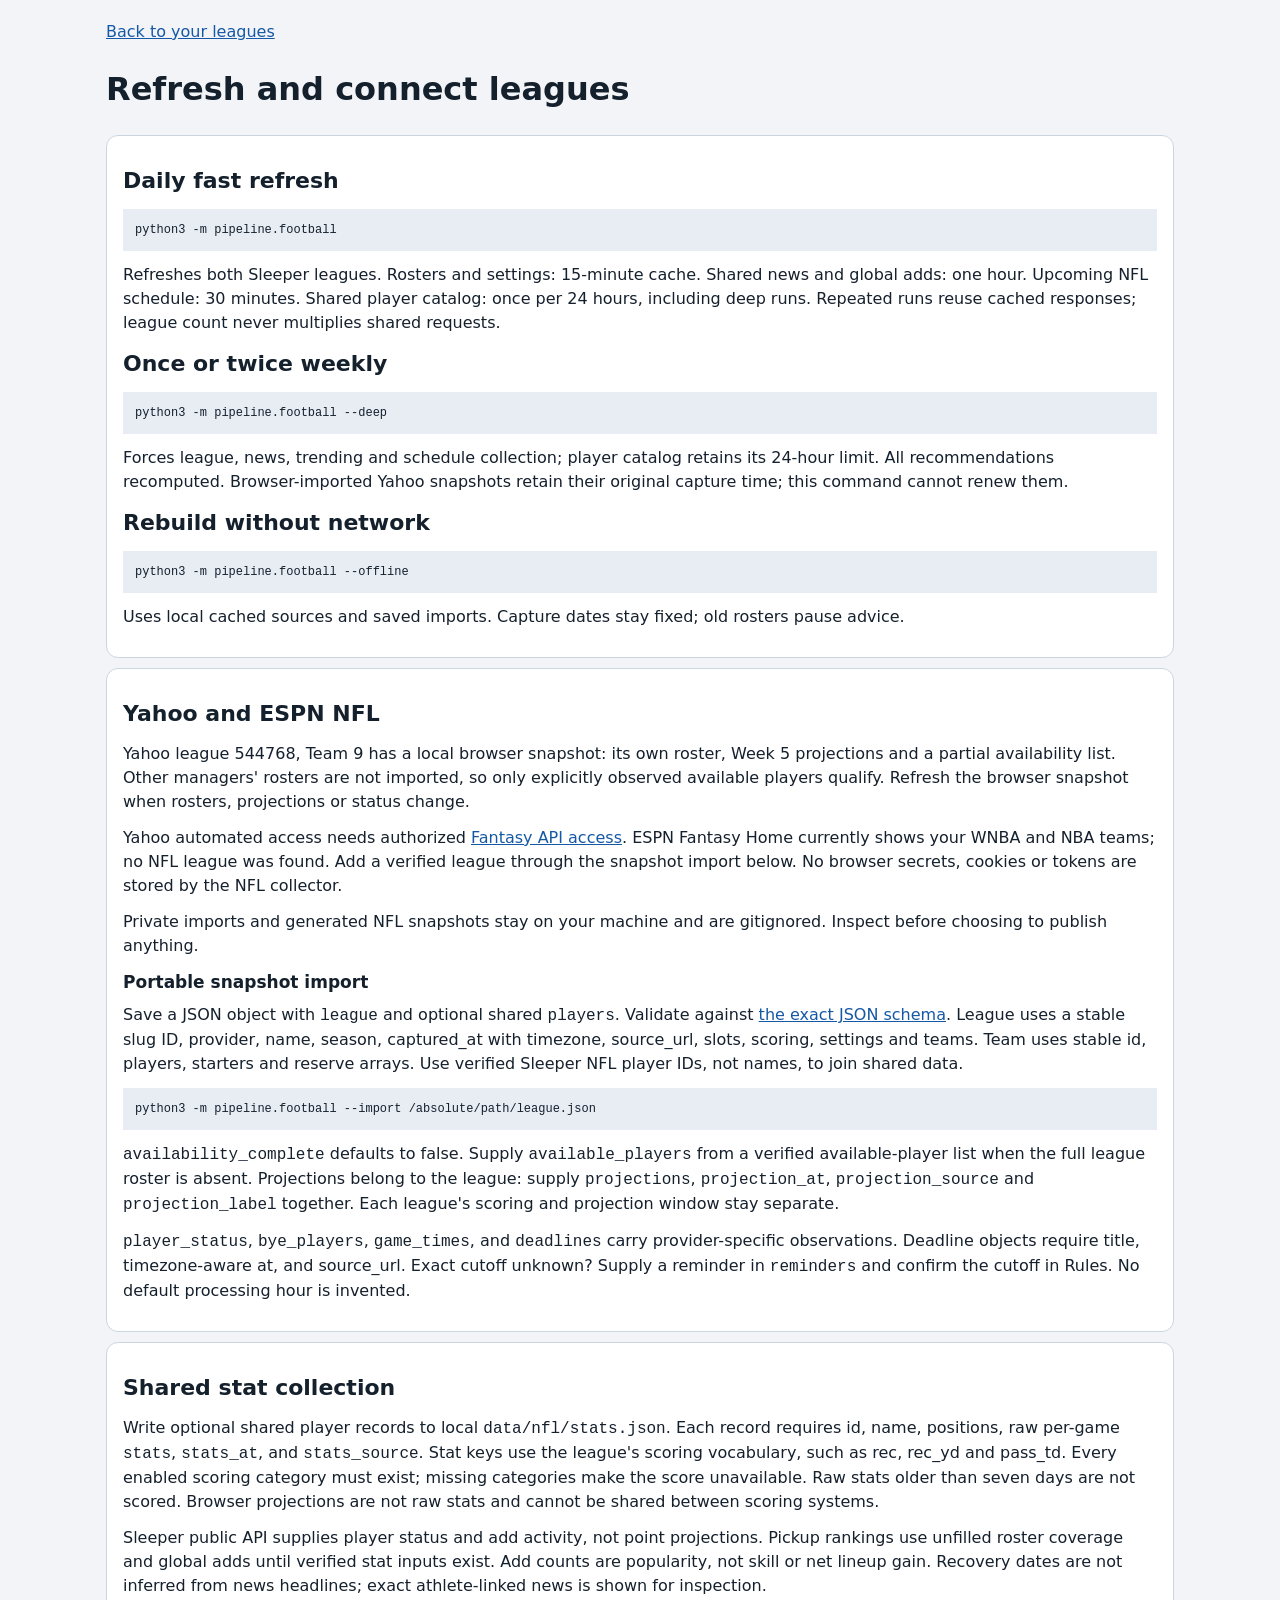
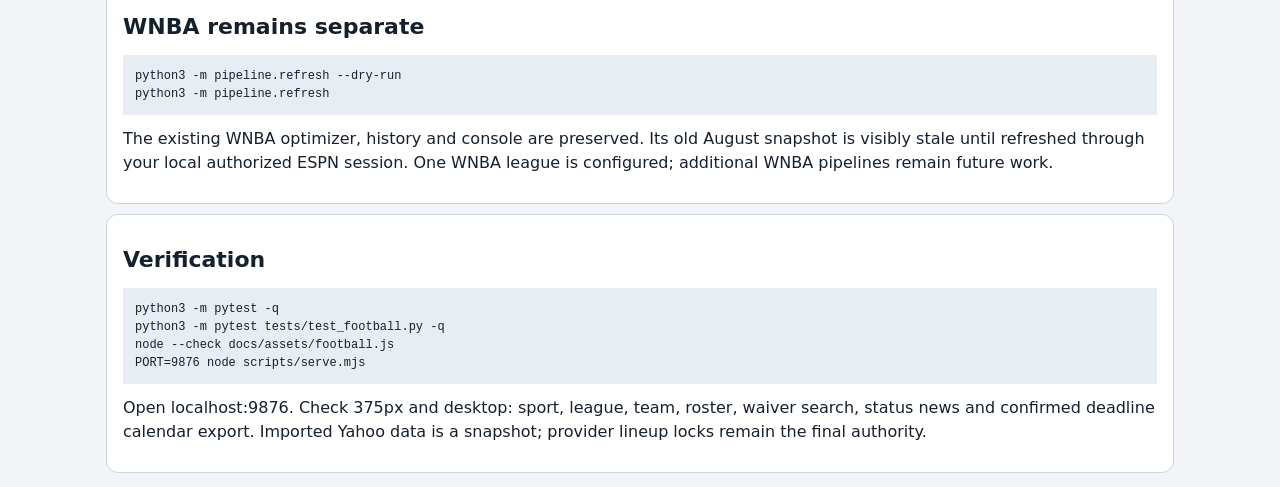
==== docs/nfl-refresh.html @ ebfa0244 "feat: add multi-league NFL dashboard alongside WNBA" ====
<!doctype html><html lang="en"><head><meta charset="utf-8"><meta name="viewport" content="width=device-width,initial-scale=1"><title>FantasyGM · NFL refresh</title><link rel="stylesheet" href="assets/football.css"></head><body><main><p><a href="index.html">Back to your leagues</a></p><h1>Refresh and connect leagues</h1><article class="card"><h2>Daily fast refresh</h2><pre>python3 -m pipeline.football</pre><p>Refreshes both Sleeper leagues. Rosters and settings: 15-minute cache. Shared news and global adds: one hour. Upcoming NFL schedule: 30 minutes. Shared player catalog: once per 24 hours, including deep runs. Repeated runs reuse cached responses; league count never multiplies shared requests.</p><h2>Once or twice weekly</h2><pre>python3 -m pipeline.football --deep</pre><p>Forces league, news, trending and schedule collection; player catalog retains its 24-hour limit. All recommendations recomputed. Browser-imported Yahoo snapshots retain their original capture time; this command cannot renew them.</p><h2>Rebuild without network</h2><pre>python3 -m pipeline.football --offline</pre><p>Uses local cached sources and saved imports. Capture dates stay fixed; old rosters pause advice.</p></article><article class="card"><h2>Yahoo and ESPN NFL</h2><p>Yahoo league 544768, Team 9 has a local browser snapshot: its own roster, Week 5 projections and a partial availability list. Other managers' rosters are not imported, so only explicitly observed available players qualify. Refresh the browser snapshot when rosters, projections or status change.</p><p>Yahoo automated access needs authorized <a href="https://sports.yahoo.com/developer/docs/">Fantasy API access</a>. ESPN Fantasy Home currently shows your WNBA and NBA teams; no NFL league was found. Add a verified league through the snapshot import below. No browser secrets, cookies or tokens are stored by the NFL collector.</p><p>Private imports and generated NFL snapshots stay on your machine and are gitignored. Inspect before choosing to publish anything.</p><h3>Portable snapshot import</h3><p>Save a JSON object with <code>league</code> and optional shared <code>players</code>. Validate against <a href="football-import.schema.json">the exact JSON schema</a>. League uses a stable slug ID, provider, name, season, captured_at with timezone, source_url, slots, scoring, settings and teams. Team uses stable id, players, starters and reserve arrays. Use verified Sleeper NFL player IDs, not names, to join shared data.</p><pre>python3 -m pipeline.football --import /absolute/path/league.json</pre><p><code>availability_complete</code> defaults to false. Supply <code>available_players</code> from a verified available-player list when the full league roster is absent. Projections belong to the league: supply <code>projections</code>, <code>projection_at</code>, <code>projection_source</code> and <code>projection_label</code> together. Each league's scoring and projection window stay separate.</p><p><code>player_status</code>, <code>bye_players</code>, <code>game_times</code>, and <code>deadlines</code> carry provider-specific observations. Deadline objects require title, timezone-aware at, and source_url. Exact cutoff unknown? Supply a reminder in <code>reminders</code> and confirm the cutoff in Rules. No default processing hour is invented.</p></article><article class="card"><h2>Shared stat collection</h2><p>Write optional shared player records to local <code>data/nfl/stats.json</code>. Each record requires id, name, positions, raw per-game <code>stats</code>, <code>stats_at</code>, and <code>stats_source</code>. Stat keys use the league's scoring vocabulary, such as rec, rec_yd and pass_td. Every enabled scoring category must exist; missing categories make the score unavailable. Raw stats older than seven days are not scored. Browser projections are not raw stats and cannot be shared between scoring systems.</p><p>Sleeper public API supplies player status and add activity, not point projections. Pickup rankings use unfilled roster coverage and global adds until verified stat inputs exist. Add counts are popularity, not skill or net lineup gain. Recovery dates are not inferred from news headlines; exact athlete-linked news is shown for inspection.</p><h2>WNBA remains separate</h2><pre>python3 -m pipeline.refresh --dry-run
python3 -m pipeline.refresh</pre><p>The existing WNBA optimizer, history and console are preserved. Its old August snapshot is visibly stale until refreshed through your local authorized ESPN session. One WNBA league is configured; additional WNBA pipelines remain future work.</p></article><article class="card"><h2>Verification</h2><pre>python3 -m pytest -q
python3 -m pytest tests/test_football.py -q
node --check docs/assets/football.js
PORT=9876 node scripts/serve.mjs</pre><p>Open localhost:9876. Check 375px and desktop: sport, league, team, roster, waiver search, status news and confirmed deadline calendar export. Imported Yahoo data is a snapshot; provider lineup locks remain the final authority.</p></article></main></body></html>
---- docs/assets/football.css ----
:root{--bg:#f2f4f7;--surface:#fff;--surface-2:#e8edf4;--text:#15202d;--muted:#506174;--border:#cbd5e1;--accent:#1558a6;--warning:#8c3d00;--warning-bg:#fff2df;--good:#21643d;font-family:-apple-system,BlinkMacSystemFont,"Segoe UI",system-ui,sans-serif;font-feature-settings:"tnum";color-scheme:light dark}*{box-sizing:border-box}body{margin:0;background:var(--bg);color:var(--text);font-size:16px;line-height:1.5}[hidden]{display:none!important}a{color:var(--accent)}header{background:var(--surface);border-bottom:1px solid var(--border);padding:12px 16px}.brand{display:flex;align-items:baseline;gap:12px}.brand h1{font-size:22px;margin:0}.brand span,.muted,small{color:var(--muted)}.brand span{font-size:13px}.switches{display:grid;gap:8px;margin-top:12px}label{display:grid;gap:4px;font-size:12px;font-weight:650;text-transform:uppercase;letter-spacing:.04em}select,input,button{font:inherit;font-size:16px;min-height:44px;color:var(--text);border:1px solid var(--border);border-radius:8px;background:var(--surface);padding:8px 12px;max-width:100%;touch-action:manipulation}button{cursor:pointer}select{width:100%;min-width:0}button[aria-current=page]{background:var(--accent);color:var(--surface);border-color:var(--accent)}:focus-visible{outline:3px solid var(--accent);outline-offset:2px}main{max-width:1100px;margin:0 auto;padding:12px 16px;min-width:0}nav{display:flex;gap:6px;position:sticky;top:0;z-index:2;background:var(--bg);padding:8px 0;overflow-x:auto}nav button{flex:1;white-space:nowrap;padding:8px}h2{font-size:22px;margin:12px 0}h3{font-size:17px;margin:0 0 8px}p{margin:8px 0 12px}.card,.notice{padding:16px;border:1px solid var(--border);border-radius:12px;background:var(--surface);margin:10px 0;overflow-wrap:anywhere}.notice{background:var(--warning-bg);color:var(--warning)}.grid{display:grid;gap:12px}.card .pill{font-size:12px;display:inline-block;border:1px solid var(--border);padding:2px 8px;border-radius:999px;margin:0 4px 4px 0}.status{color:var(--warning);font-weight:700}.row{display:flex;gap:12px;align-items:center;justify-content:space-between;flex-wrap:wrap}.row>*{min-width:0}.points{font-weight:700;color:var(--good)}.list{list-style:none;padding:0}.list li{padding:12px 0;border-bottom:1px solid var(--border)}.list li:last-child{border:0}footer{max-width:1100px;padding:20px 16px 32px;margin:auto;font-size:13px;color:var(--muted)}iframe{width:100%;height:calc(100vh - 220px);min-height:650px;border:1px solid var(--border);border-radius:12px;background:var(--surface)}.skip{position:absolute;left:-9999px}.skip:focus{left:16px;top:8px;z-index:5;background:var(--surface);padding:12px}details summary{cursor:pointer;min-height:44px;padding:10px 0}pre{overflow:auto;background:var(--surface-2);padding:12px;font-size:12px}dl{display:grid;grid-template-columns:1fr 1fr;gap:8px}dt{color:var(--muted)}dd{margin:0;overflow-wrap:anywhere}#search{width:100%}@media(min-width:640px){.switches{grid-template-columns:1fr 2fr 1fr}.grid{grid-template-columns:1fr 1fr}header{padding-inline:max(16px,calc((100vw - 1068px)/2))}nav{justify-content:flex-start}nav button{flex:0}}@media(prefers-color-scheme:dark){:root{--bg:#101720;--surface:#192330;--surface-2:#263445;--text:#edf3fb;--muted:#acbdd1;--border:#405369;--accent:#8abfff;--warning:#ffcc99;--warning-bg:#362618;--good:#94dfb0}button[aria-current=page]{color:var(--bg)}}@media(prefers-reduced-motion:reduce){*{scroll-behavior:auto}}
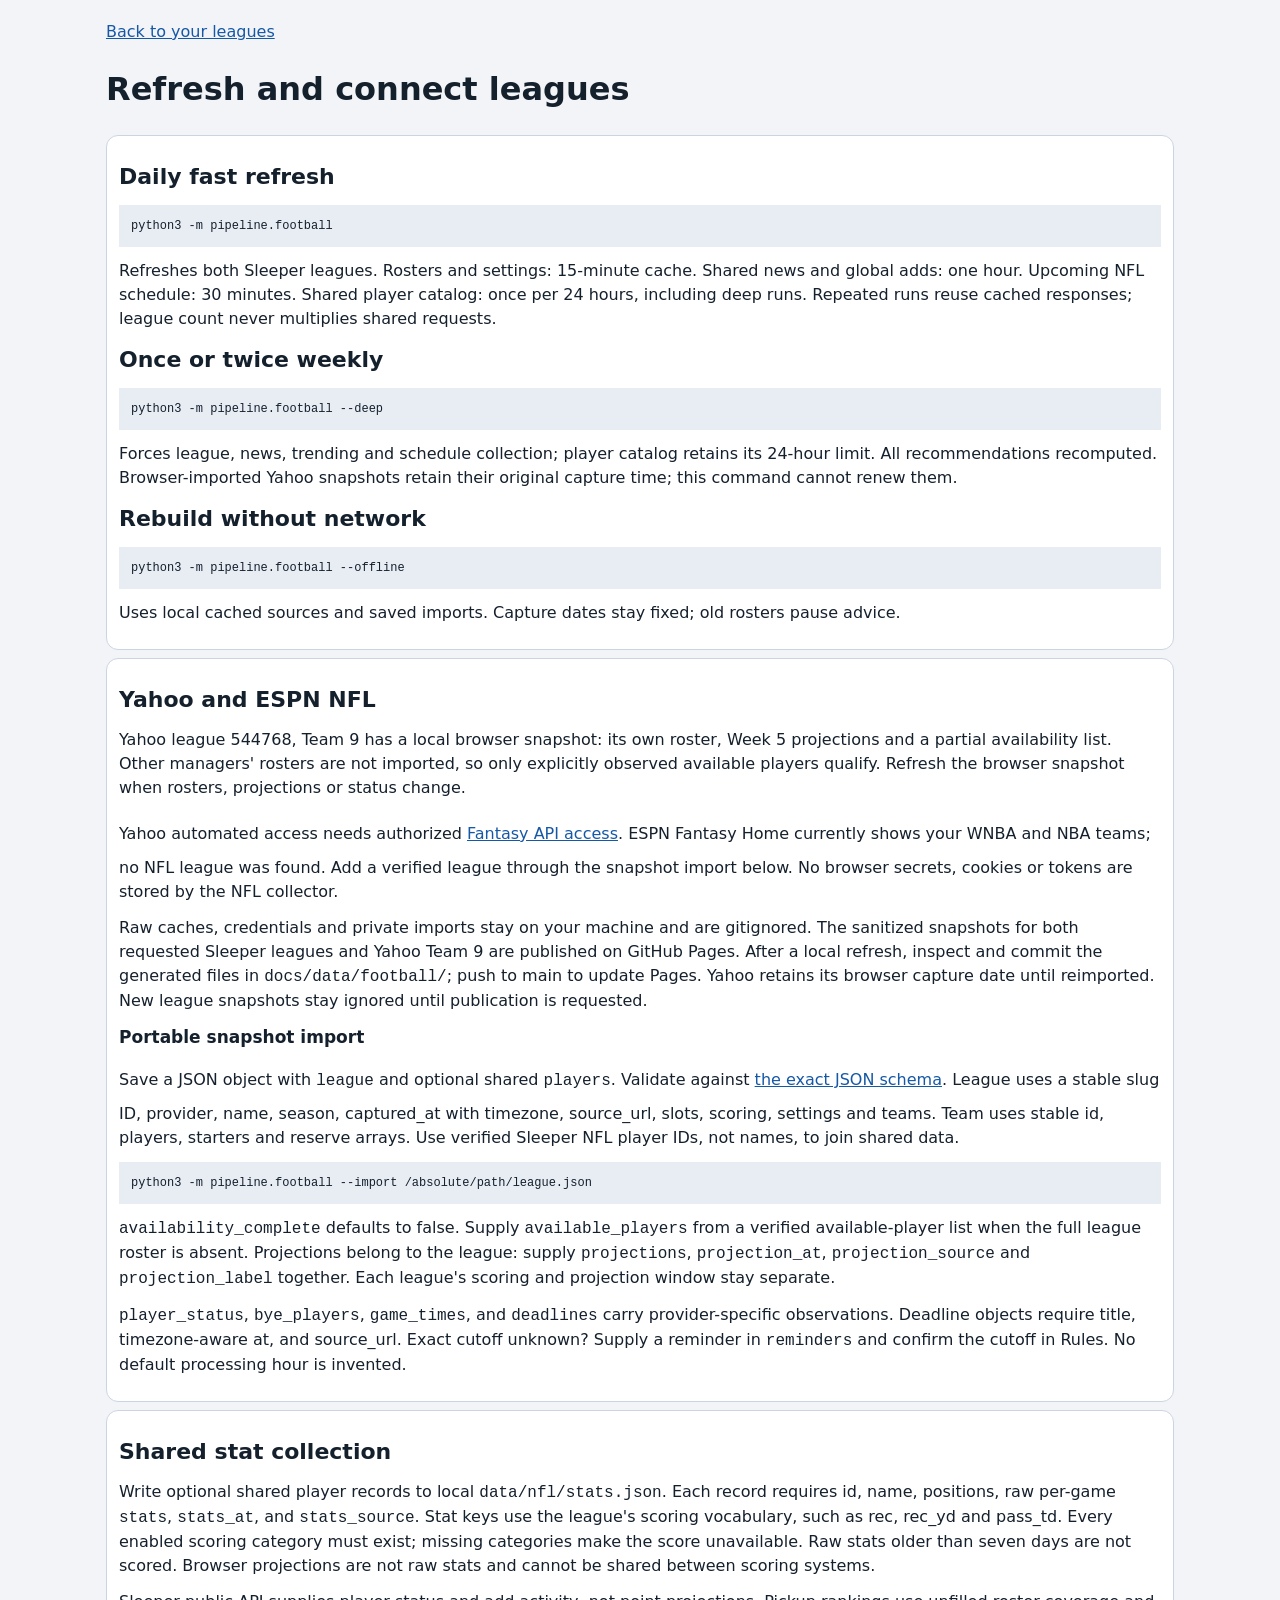
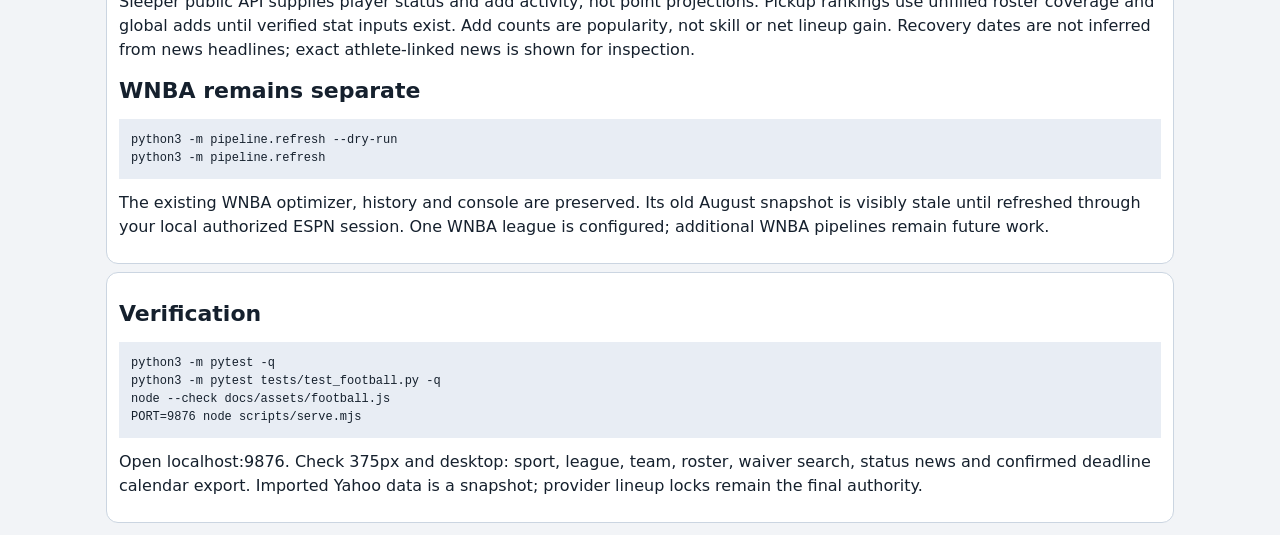
==== commit e82263d9: "fix: publish sanitized league snapshots required by GitHub Pages" ====
--- a/docs/nfl-refresh.html
+++ b/docs/nfl-refresh.html
@@ -1,4 +1,4 @@
-<!doctype html><html lang="en"><head><meta charset="utf-8"><meta name="viewport" content="width=device-width,initial-scale=1"><title>FantasyGM · NFL refresh</title><link rel="stylesheet" href="assets/football.css"></head><body><main><p><a href="index.html">Back to your leagues</a></p><h1>Refresh and connect leagues</h1><article class="card"><h2>Daily fast refresh</h2><pre>python3 -m pipeline.football</pre><p>Refreshes both Sleeper leagues. Rosters and settings: 15-minute cache. Shared news and global adds: one hour. Upcoming NFL schedule: 30 minutes. Shared player catalog: once per 24 hours, including deep runs. Repeated runs reuse cached responses; league count never multiplies shared requests.</p><h2>Once or twice weekly</h2><pre>python3 -m pipeline.football --deep</pre><p>Forces league, news, trending and schedule collection; player catalog retains its 24-hour limit. All recommendations recomputed. Browser-imported Yahoo snapshots retain their original capture time; this command cannot renew them.</p><h2>Rebuild without network</h2><pre>python3 -m pipeline.football --offline</pre><p>Uses local cached sources and saved imports. Capture dates stay fixed; old rosters pause advice.</p></article><article class="card"><h2>Yahoo and ESPN NFL</h2><p>Yahoo league 544768, Team 9 has a local browser snapshot: its own roster, Week 5 projections and a partial availability list. Other managers' rosters are not imported, so only explicitly observed available players qualify. Refresh the browser snapshot when rosters, projections or status change.</p><p>Yahoo automated access needs authorized <a href="https://sports.yahoo.com/developer/docs/">Fantasy API access</a>. ESPN Fantasy Home currently shows your WNBA and NBA teams; no NFL league was found. Add a verified league through the snapshot import below. No browser secrets, cookies or tokens are stored by the NFL collector.</p><p>Private imports and generated NFL snapshots stay on your machine and are gitignored. Inspect before choosing to publish anything.</p><h3>Portable snapshot import</h3><p>Save a JSON object with <code>league</code> and optional shared <code>players</code>. Validate against <a href="football-import.schema.json">the exact JSON schema</a>. League uses a stable slug ID, provider, name, season, captured_at with timezone, source_url, slots, scoring, settings and teams. Team uses stable id, players, starters and reserve arrays. Use verified Sleeper NFL player IDs, not names, to join shared data.</p><pre>python3 -m pipeline.football --import /absolute/path/league.json</pre><p><code>availability_complete</code> defaults to false. Supply <code>available_players</code> from a verified available-player list when the full league roster is absent. Projections belong to the league: supply <code>projections</code>, <code>projection_at</code>, <code>projection_source</code> and <code>projection_label</code> together. Each league's scoring and projection window stay separate.</p><p><code>player_status</code>, <code>bye_players</code>, <code>game_times</code>, and <code>deadlines</code> carry provider-specific observations. Deadline objects require title, timezone-aware at, and source_url. Exact cutoff unknown? Supply a reminder in <code>reminders</code> and confirm the cutoff in Rules. No default processing hour is invented.</p></article><article class="card"><h2>Shared stat collection</h2><p>Write optional shared player records to local <code>data/nfl/stats.json</code>. Each record requires id, name, positions, raw per-game <code>stats</code>, <code>stats_at</code>, and <code>stats_source</code>. Stat keys use the league's scoring vocabulary, such as rec, rec_yd and pass_td. Every enabled scoring category must exist; missing categories make the score unavailable. Raw stats older than seven days are not scored. Browser projections are not raw stats and cannot be shared between scoring systems.</p><p>Sleeper public API supplies player status and add activity, not point projections. Pickup rankings use unfilled roster coverage and global adds until verified stat inputs exist. Add counts are popularity, not skill or net lineup gain. Recovery dates are not inferred from news headlines; exact athlete-linked news is shown for inspection.</p><h2>WNBA remains separate</h2><pre>python3 -m pipeline.refresh --dry-run
+<!doctype html><html lang="en"><head><meta charset="utf-8"><meta name="viewport" content="width=device-width,initial-scale=1"><title>FantasyGM · NFL refresh</title><link rel="stylesheet" href="assets/football.css"></head><body><main><p><a href="index.html">Back to your leagues</a></p><h1>Refresh and connect leagues</h1><article class="card"><h2>Daily fast refresh</h2><pre>python3 -m pipeline.football</pre><p>Refreshes both Sleeper leagues. Rosters and settings: 15-minute cache. Shared news and global adds: one hour. Upcoming NFL schedule: 30 minutes. Shared player catalog: once per 24 hours, including deep runs. Repeated runs reuse cached responses; league count never multiplies shared requests.</p><h2>Once or twice weekly</h2><pre>python3 -m pipeline.football --deep</pre><p>Forces league, news, trending and schedule collection; player catalog retains its 24-hour limit. All recommendations recomputed. Browser-imported Yahoo snapshots retain their original capture time; this command cannot renew them.</p><h2>Rebuild without network</h2><pre>python3 -m pipeline.football --offline</pre><p>Uses local cached sources and saved imports. Capture dates stay fixed; old rosters pause advice.</p></article><article class="card"><h2>Yahoo and ESPN NFL</h2><p>Yahoo league 544768, Team 9 has a local browser snapshot: its own roster, Week 5 projections and a partial availability list. Other managers' rosters are not imported, so only explicitly observed available players qualify. Refresh the browser snapshot when rosters, projections or status change.</p><p>Yahoo automated access needs authorized <a href="https://sports.yahoo.com/developer/docs/">Fantasy API access</a>. ESPN Fantasy Home currently shows your WNBA and NBA teams; no NFL league was found. Add a verified league through the snapshot import below. No browser secrets, cookies or tokens are stored by the NFL collector.</p><p>Raw caches, credentials and private imports stay on your machine and are gitignored. The sanitized snapshots for both requested Sleeper leagues and Yahoo Team 9 are published on GitHub Pages. After a local refresh, inspect and commit the generated files in <code>docs/data/football/</code>; push to main to update Pages. Yahoo retains its browser capture date until reimported. New league snapshots stay ignored until publication is requested.</p><h3>Portable snapshot import</h3><p>Save a JSON object with <code>league</code> and optional shared <code>players</code>. Validate against <a href="football-import.schema.json">the exact JSON schema</a>. League uses a stable slug ID, provider, name, season, captured_at with timezone, source_url, slots, scoring, settings and teams. Team uses stable id, players, starters and reserve arrays. Use verified Sleeper NFL player IDs, not names, to join shared data.</p><pre>python3 -m pipeline.football --import /absolute/path/league.json</pre><p><code>availability_complete</code> defaults to false. Supply <code>available_players</code> from a verified available-player list when the full league roster is absent. Projections belong to the league: supply <code>projections</code>, <code>projection_at</code>, <code>projection_source</code> and <code>projection_label</code> together. Each league's scoring and projection window stay separate.</p><p><code>player_status</code>, <code>bye_players</code>, <code>game_times</code>, and <code>deadlines</code> carry provider-specific observations. Deadline objects require title, timezone-aware at, and source_url. Exact cutoff unknown? Supply a reminder in <code>reminders</code> and confirm the cutoff in Rules. No default processing hour is invented.</p></article><article class="card"><h2>Shared stat collection</h2><p>Write optional shared player records to local <code>data/nfl/stats.json</code>. Each record requires id, name, positions, raw per-game <code>stats</code>, <code>stats_at</code>, and <code>stats_source</code>. Stat keys use the league's scoring vocabulary, such as rec, rec_yd and pass_td. Every enabled scoring category must exist; missing categories make the score unavailable. Raw stats older than seven days are not scored. Browser projections are not raw stats and cannot be shared between scoring systems.</p><p>Sleeper public API supplies player status and add activity, not point projections. Pickup rankings use unfilled roster coverage and global adds until verified stat inputs exist. Add counts are popularity, not skill or net lineup gain. Recovery dates are not inferred from news headlines; exact athlete-linked news is shown for inspection.</p><h2>WNBA remains separate</h2><pre>python3 -m pipeline.refresh --dry-run
 python3 -m pipeline.refresh</pre><p>The existing WNBA optimizer, history and console are preserved. Its old August snapshot is visibly stale until refreshed through your local authorized ESPN session. One WNBA league is configured; additional WNBA pipelines remain future work.</p></article><article class="card"><h2>Verification</h2><pre>python3 -m pytest -q
 python3 -m pytest tests/test_football.py -q
 node --check docs/assets/football.js
--- a/docs/assets/football.css
+++ b/docs/assets/football.css
@@ -1 +1,15 @@
 :root{--bg:#f2f4f7;--surface:#fff;--surface-2:#e8edf4;--text:#15202d;--muted:#506174;--border:#cbd5e1;--accent:#1558a6;--warning:#8c3d00;--warning-bg:#fff2df;--good:#21643d;font-family:-apple-system,BlinkMacSystemFont,"Segoe UI",system-ui,sans-serif;font-feature-settings:"tnum";color-scheme:light dark}*{box-sizing:border-box}body{margin:0;background:var(--bg);color:var(--text);font-size:16px;line-height:1.5}[hidden]{display:none!important}a{color:var(--accent)}header{background:var(--surface);border-bottom:1px solid var(--border);padding:12px 16px}.brand{display:flex;align-items:baseline;gap:12px}.brand h1{font-size:22px;margin:0}.brand span,.muted,small{color:var(--muted)}.brand span{font-size:13px}.switches{display:grid;gap:8px;margin-top:12px}label{display:grid;gap:4px;font-size:12px;font-weight:650;text-transform:uppercase;letter-spacing:.04em}select,input,button{font:inherit;font-size:16px;min-height:44px;color:var(--text);border:1px solid var(--border);border-radius:8px;background:var(--surface);padding:8px 12px;max-width:100%;touch-action:manipulation}button{cursor:pointer}select{width:100%;min-width:0}button[aria-current=page]{background:var(--accent);color:var(--surface);border-color:var(--accent)}:focus-visible{outline:3px solid var(--accent);outline-offset:2px}main{max-width:1100px;margin:0 auto;padding:12px 16px;min-width:0}nav{display:flex;gap:6px;position:sticky;top:0;z-index:2;background:var(--bg);padding:8px 0;overflow-x:auto}nav button{flex:1;white-space:nowrap;padding:8px}h2{font-size:22px;margin:12px 0}h3{font-size:17px;margin:0 0 8px}p{margin:8px 0 12px}.card,.notice{padding:16px;border:1px solid var(--border);border-radius:12px;background:var(--surface);margin:10px 0;overflow-wrap:anywhere}.notice{background:var(--warning-bg);color:var(--warning)}.grid{display:grid;gap:12px}.card .pill{font-size:12px;display:inline-block;border:1px solid var(--border);padding:2px 8px;border-radius:999px;margin:0 4px 4px 0}.status{color:var(--warning);font-weight:700}.row{display:flex;gap:12px;align-items:center;justify-content:space-between;flex-wrap:wrap}.row>*{min-width:0}.points{font-weight:700;color:var(--good)}.list{list-style:none;padding:0}.list li{padding:12px 0;border-bottom:1px solid var(--border)}.list li:last-child{border:0}footer{max-width:1100px;padding:20px 16px 32px;margin:auto;font-size:13px;color:var(--muted)}iframe{width:100%;height:calc(100vh - 220px);min-height:650px;border:1px solid var(--border);border-radius:12px;background:var(--surface)}.skip{position:absolute;left:-9999px}.skip:focus{left:16px;top:8px;z-index:5;background:var(--surface);padding:12px}details summary{cursor:pointer;min-height:44px;padding:10px 0}pre{overflow:auto;background:var(--surface-2);padding:12px;font-size:12px}dl{display:grid;grid-template-columns:1fr 1fr;gap:8px}dt{color:var(--muted)}dd{margin:0;overflow-wrap:anywhere}#search{width:100%}@media(min-width:640px){.switches{grid-template-columns:1fr 2fr 1fr}.grid{grid-template-columns:1fr 1fr}header{padding-inline:max(16px,calc((100vw - 1068px)/2))}nav{justify-content:flex-start}nav button{flex:0}}@media(prefers-color-scheme:dark){:root{--bg:#101720;--surface:#192330;--surface-2:#263445;--text:#edf3fb;--muted:#acbdd1;--border:#405369;--accent:#8abfff;--warning:#ffcc99;--warning-bg:#362618;--good:#94dfb0}button[aria-current=page]{color:var(--bg)}}@media(prefers-reduced-motion:reduce){*{scroll-behavior:auto}}
+
+/* Keep the decision surface close; every control remains at least 44px. */
+.card a,.list a,#panel>p a,footer a{display:inline-flex;align-items:center;min-height:44px;min-width:44px}
+.card{padding:12px;margin:8px 0}.grid{gap:8px}.grid .card{margin:0}.jump-links,.pager{display:flex;align-items:center;gap:8px;justify-content:space-between;margin:12px 0}.jump-links button{flex:1;padding:8px}.pager span{font-size:13px;text-align:center}.pager button{font-size:14px}button:disabled{opacity:.5;cursor:default}#panel,section,#decisions,#picks,.list{scroll-margin-top:12px}#panel details p:last-child{margin-bottom:0}#panel .grid .card p{margin:6px 0}.switches{grid-template-columns:1fr 1fr}#league-label{grid-column:1/-1;grid-row:2}.brand span{margin-left:auto}#meta{font-size:12px}.row label:first-child{flex:1}#panel .grid{margin:12px 0}
+@media(max-width:639px){#views{position:fixed;top:auto;bottom:0;left:0;right:0;padding:8px 8px max(8px,env(safe-area-inset-bottom));background:var(--surface);border-top:1px solid var(--border)}#views button{font-size:14px;min-width:44px}body:has(#connected:not([hidden])){padding-bottom:80px}.grid{gap:8px}header{padding:8px 16px}.switches{margin-top:8px}}
+@media(min-width:640px){.switches{grid-template-columns:1fr 2fr 1fr}#league-label{grid-column:auto;grid-row:auto}#panel,section,#decisions,#picks,.list{scroll-margin-top:72px}}
+
+/* Seasonal switching occupies one header button; controls open only on demand. */
+header{display:flex;align-items:center;justify-content:space-between;gap:12px;position:relative;padding-block:8px}
+#switcher{margin-left:auto}#switcher>summary{display:flex;align-items:center;justify-content:center;gap:8px;min-width:64px;min-height:44px;padding:8px 12px;border:1px solid var(--border);border-radius:8px;font-size:14px;font-weight:650;list-style:none}
+#switcher>summary::-webkit-details-marker{display:none}#switcher>summary::after{content:"▾"}#switcher[open]>summary::after{content:"▴"}
+#switcher .switches{position:absolute;top:calc(100% + 4px);right:16px;z-index:4;width:min(420px,calc(100vw - 32px));margin:0;padding:16px;background:var(--surface);border:1px solid var(--border);border-radius:12px;grid-template-columns:1fr 1fr}
+#switcher #league-label{grid-column:1/-1;grid-row:2}
+iframe{height:calc(100vh - 140px)}
